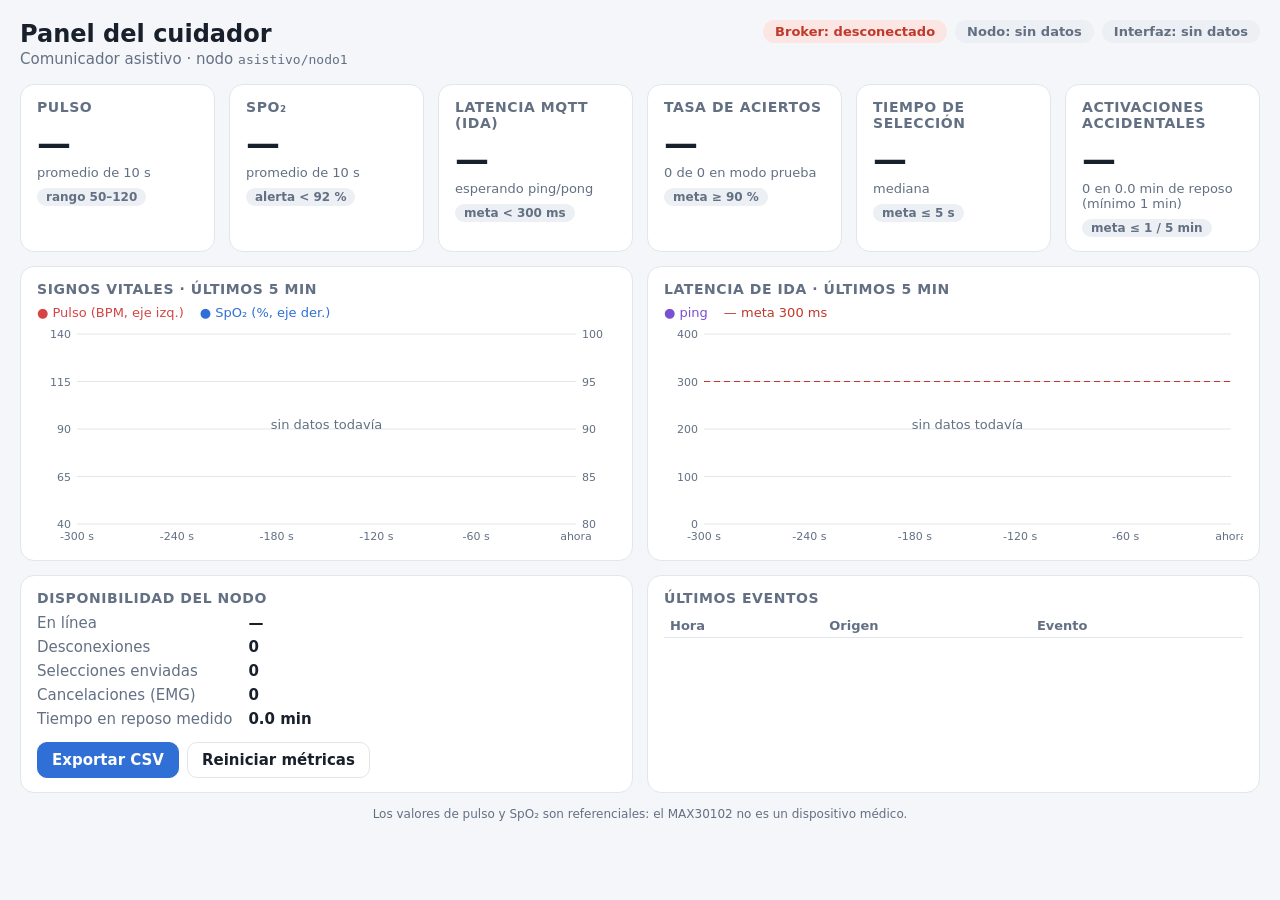
==== dashboard/index.html @ 29220858 "laptop: interfaz del paciente, dashboard del cuidador y simulador del nodo - laptop/interfaz: menú 2" ====
<!doctype html>
<html lang="es">
<head>
  <meta charset="utf-8">
  <meta name="viewport" content="width=device-width, initial-scale=1">
  <title>Panel del cuidador</title>
  <link rel="stylesheet" href="dashboard.css">
</head>
<body>
  <header class="cabecera">
    <div>
      <h1>Panel del cuidador</h1>
      <p class="sub">Comunicador asistivo · nodo <code id="nombre-nodo"></code></p>
    </div>
    <div class="estados">
      <span id="p-broker" class="pastilla mal">Broker: desconectado</span>
      <span id="p-nodo" class="pastilla">Nodo: sin datos</span>
      <span id="p-interfaz" class="pastilla">Interfaz: sin datos</span>
      <span id="p-luz" class="pastilla oculto">Luz: —</span>
    </div>
  </header>

  <div id="alerta" class="alerta oculto" role="alert"></div>

  <section class="kpis">
    <article class="kpi" id="k-bpm">
      <h2>Pulso</h2><p class="valor">—</p><p class="detalle">promedio de 10 s</p><span class="meta"></span>
    </article>
    <article class="kpi" id="k-spo2">
      <h2>SpO₂</h2><p class="valor">—</p><p class="detalle">promedio de 10 s</p><span class="meta"></span>
    </article>
    <article class="kpi" id="k-latencia">
      <h2>Latencia MQTT (ida)</h2><p class="valor">—</p><p class="detalle">mediana de los últimos 30 ping</p><span class="meta"></span>
    </article>
    <article class="kpi" id="k-aciertos">
      <h2>Tasa de aciertos</h2><p class="valor">—</p><p class="detalle">selecciones en modo prueba</p><span class="meta"></span>
    </article>
    <article class="kpi" id="k-tsel">
      <h2>Tiempo de selección</h2><p class="valor">—</p><p class="detalle">mediana</p><span class="meta"></span>
    </article>
    <article class="kpi" id="k-accidentales">
      <h2>Activaciones accidentales</h2><p class="valor">—</p><p class="detalle">por cada 5 min en reposo</p><span class="meta"></span>
    </article>
  </section>

  <section class="graficos">
    <article class="tarjeta">
      <h2>Signos vitales · últimos 5 min</h2>
      <div class="leyenda"><span class="c-bpm">● Pulso (BPM, eje izq.)</span><span class="c-spo2">● SpO₂ (%, eje der.)</span></div>
      <canvas id="g-vitales"></canvas>
    </article>
    <article class="tarjeta">
      <h2>Latencia de ida · últimos 5 min</h2>
      <div class="leyenda"><span class="c-lat">● ping</span><span class="c-meta">— meta 300 ms</span></div>
      <canvas id="g-latencia"></canvas>
    </article>
  </section>

  <section class="tablas">
    <article class="tarjeta">
      <h2>Disponibilidad del nodo</h2>
      <dl class="datos">
        <dt>En línea</dt><dd id="d-disponibilidad">—</dd>
        <dt>Desconexiones</dt><dd id="d-caidas">0</dd>
        <dt>Selecciones enviadas</dt><dd id="d-enviadas">0</dd>
        <dt>Cancelaciones (EMG)</dt><dd id="d-cancelaciones">0</dd>
        <dt>Tiempo en reposo medido</dt><dd id="d-reposo">0 min</dd>
      </dl>
      <div class="botones">
        <button id="b-csv">Exportar CSV</button>
        <button id="b-reiniciar" class="secundario">Reiniciar métricas</button>
      </div>
    </article>
    <article class="tarjeta registro">
      <h2>Últimos eventos</h2>
      <table>
        <thead><tr><th>Hora</th><th>Origen</th><th>Evento</th></tr></thead>
        <tbody id="t-eventos"></tbody>
      </table>
    </article>
  </section>

  <footer class="pie">Los valores de pulso y SpO₂ son referenciales: el MAX30102 no es un dispositivo médico.</footer>

  <script src="../laptop/web/config.js"></script>
  <script src="../laptop/web/mqtt-ws.js"></script>
  <script src="graficos.js"></script>
  <script src="dashboard.js"></script>
</body>
</html>
---- dashboard/dashboard.css ----
:root {
  --fondo: #f4f6f9;
  --tarjeta: #ffffff;
  --texto: #18202b;
  --tenue: #637083;
  --linea: #e1e6ed;
  --bien: #1e8e4f;
  --bien-fondo: #e3f5ea;
  --mal: #c0392b;
  --mal-fondo: #fbe6e3;
  --neutro-fondo: #eceff3;
  --bpm: #d64545;
  --spo2: #2f6fd6;
  --lat: #7a4fd0;
}
@media (prefers-color-scheme: dark) {
  :root {
    --fondo: #0f141a; --tarjeta: #18202a; --texto: #e8edf3; --tenue: #93a1b3; --linea: #2a3542;
    --bien: #5fd394; --bien-fondo: #173326; --mal: #ff8a7a; --mal-fondo: #3d1d1a; --neutro-fondo: #222c38;
    --bpm: #ff7676; --spo2: #6ea2ff; --lat: #b18cff;
  }
}
* { box-sizing: border-box; }
body {
  margin: 0; padding: 20px; background: var(--fondo); color: var(--texto);
  font-family: "Inter", "Noto Sans", system-ui, sans-serif; font-size: 15px;
}
h1 { margin: 0; font-size: 24px; }
h2 { margin: 0 0 8px; font-size: 14px; font-weight: 600; color: var(--tenue); text-transform: uppercase; letter-spacing: .04em; }
.sub { margin: 2px 0 0; color: var(--tenue); }
code { font-size: 13px; }
.oculto { display: none !important; }

.cabecera { display: flex; justify-content: space-between; align-items: flex-start; gap: 16px; flex-wrap: wrap; margin-bottom: 16px; }
.estados { display: flex; gap: 8px; flex-wrap: wrap; }
.pastilla { padding: 4px 12px; border-radius: 999px; background: var(--neutro-fondo); color: var(--tenue); font-size: 13px; font-weight: 600; }
.pastilla.bien { background: var(--bien-fondo); color: var(--bien); }
.pastilla.mal { background: var(--mal-fondo); color: var(--mal); }

.alerta { margin-bottom: 16px; padding: 14px 18px; border-radius: 12px; background: var(--mal); color: #fff; font-size: 18px; font-weight: 700; }

.kpis { display: grid; grid-template-columns: repeat(auto-fit, minmax(190px, 1fr)); gap: 14px; margin-bottom: 14px; }
.kpi { position: relative; background: var(--tarjeta); border: 1px solid var(--linea); border-radius: 14px; padding: 14px 16px; }
.kpi .valor { margin: 2px 0; font-size: 34px; font-weight: 700; font-variant-numeric: tabular-nums; }
.kpi .valor small { font-size: 16px; font-weight: 600; color: var(--tenue); }
.kpi .detalle { margin: 0; color: var(--tenue); font-size: 13px; }
.kpi .meta { display: inline-block; margin-top: 8px; padding: 2px 9px; border-radius: 999px; font-size: 12px; font-weight: 600; background: var(--neutro-fondo); color: var(--tenue); }
.kpi .meta.bien { background: var(--bien-fondo); color: var(--bien); }
.kpi .meta.mal { background: var(--mal-fondo); color: var(--mal); }
.kpi.alerta-kpi { border-color: var(--mal); box-shadow: 0 0 0 2px var(--mal) inset; }

.graficos, .tablas { display: grid; grid-template-columns: repeat(auto-fit, minmax(380px, 1fr)); gap: 14px; margin-bottom: 14px; }
.tarjeta { background: var(--tarjeta); border: 1px solid var(--linea); border-radius: 14px; padding: 14px 16px; min-width: 0; }
canvas { width: 100%; height: 220px; display: block; }
.leyenda { display: flex; gap: 16px; font-size: 13px; color: var(--tenue); margin-bottom: 6px; }
.c-bpm { color: var(--bpm); } .c-spo2 { color: var(--spo2); } .c-lat { color: var(--lat); } .c-meta { color: var(--mal); }

.datos { display: grid; grid-template-columns: auto 1fr; gap: 6px 16px; margin: 0 0 14px; }
.datos dt { color: var(--tenue); }
.datos dd { margin: 0; font-weight: 600; font-variant-numeric: tabular-nums; }
.botones { display: flex; gap: 8px; flex-wrap: wrap; }
button { font: inherit; font-weight: 600; padding: 8px 14px; border-radius: 10px; border: 1px solid var(--spo2); background: var(--spo2); color: #fff; cursor: pointer; }
button.secundario { background: transparent; color: var(--texto); border-color: var(--linea); }

.registro { max-height: 330px; overflow: auto; }
table { width: 100%; border-collapse: collapse; font-size: 13px; }
th { text-align: left; color: var(--tenue); font-weight: 600; border-bottom: 1px solid var(--linea); padding: 4px 6px; position: sticky; top: 0; background: var(--tarjeta); }
td { border-bottom: 1px solid var(--linea); padding: 4px 6px; font-variant-numeric: tabular-nums; }
.pie { color: var(--tenue); font-size: 12px; text-align: center; margin-top: 6px; }

@media (max-width: 520px) {
  body { padding: 12px; }
  .graficos, .tablas { grid-template-columns: 1fr; }
}
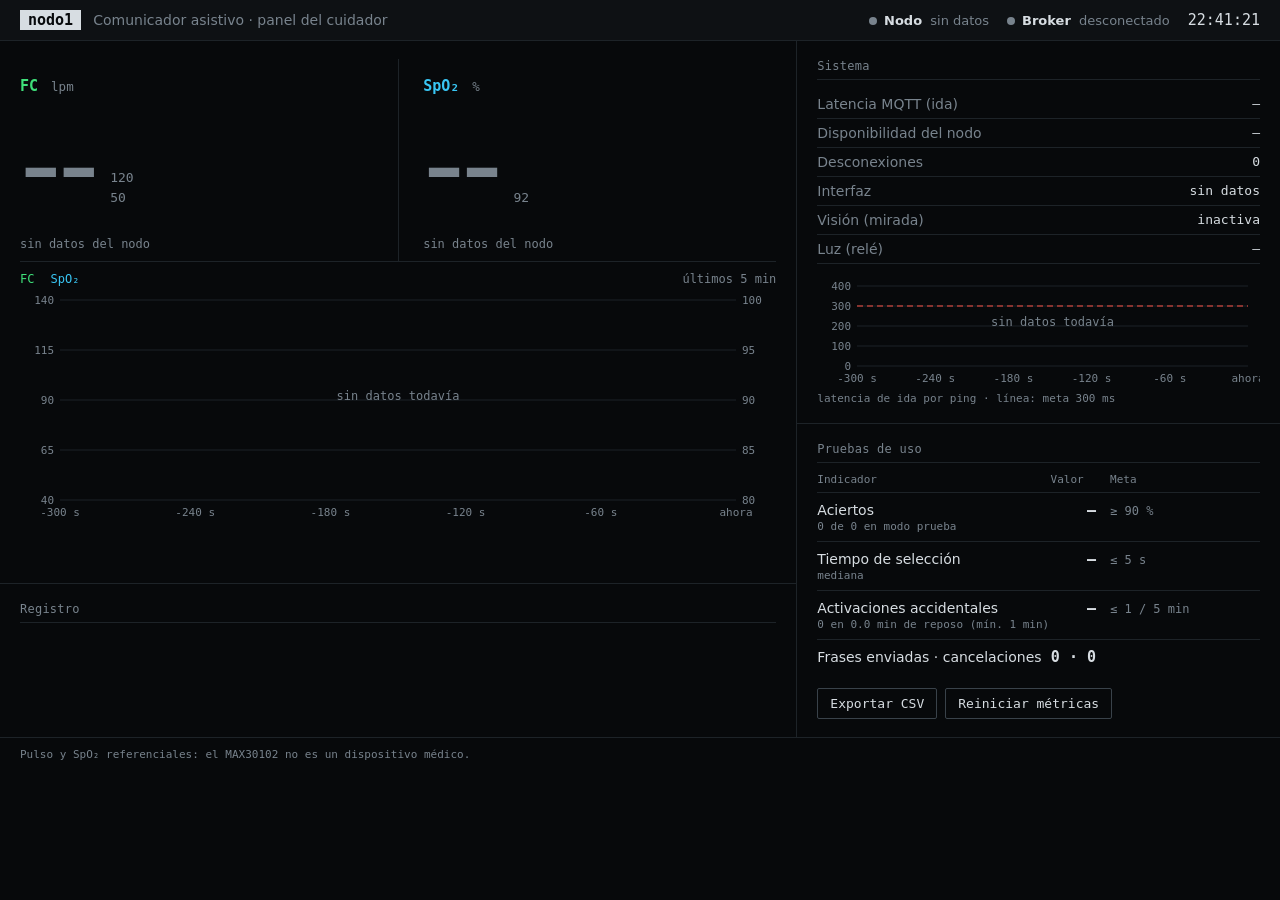
==== commit e0b752f0: "laptop: mirada con MediaPipe, cursor de mirada y dashboard rediseñado - laptop/vision/mirada.py: web" ====
--- a/dashboard/index.html
+++ b/dashboard/index.html
@@ -7,80 +7,80 @@
   <link rel="stylesheet" href="dashboard.css">
 </head>
 <body>
-  <header class="cabecera">
-    <div>
-      <h1>Panel del cuidador</h1>
-      <p class="sub">Comunicador asistivo · nodo <code id="nombre-nodo"></code></p>
+  <header class="barra">
+    <div class="marca">
+      <span class="cama" id="nombre-nodo">nodo1</span>
+      <span class="titulo">Comunicador asistivo · panel del cuidador</span>
     </div>
     <div class="estados">
-      <span id="p-broker" class="pastilla mal">Broker: desconectado</span>
-      <span id="p-nodo" class="pastilla">Nodo: sin datos</span>
-      <span id="p-interfaz" class="pastilla">Interfaz: sin datos</span>
-      <span id="p-luz" class="pastilla oculto">Luz: —</span>
+      <span id="s-nodo" class="estado"><i></i><b>Nodo</b> sin datos</span>
+      <span id="s-broker" class="estado"><i></i><b>Broker</b> desconectado</span>
+      <span id="s-reloj" class="reloj">--:--:--</span>
     </div>
   </header>
 
-  <div id="alerta" class="alerta oculto" role="alert"></div>
+  <div id="alerta" class="alarma oculto" role="alert"></div>
 
-  <section class="kpis">
-    <article class="kpi" id="k-bpm">
-      <h2>Pulso</h2><p class="valor">—</p><p class="detalle">promedio de 10 s</p><span class="meta"></span>
-    </article>
-    <article class="kpi" id="k-spo2">
-      <h2>SpO₂</h2><p class="valor">—</p><p class="detalle">promedio de 10 s</p><span class="meta"></span>
-    </article>
-    <article class="kpi" id="k-latencia">
-      <h2>Latencia MQTT (ida)</h2><p class="valor">—</p><p class="detalle">mediana de los últimos 30 ping</p><span class="meta"></span>
-    </article>
-    <article class="kpi" id="k-aciertos">
-      <h2>Tasa de aciertos</h2><p class="valor">—</p><p class="detalle">selecciones en modo prueba</p><span class="meta"></span>
-    </article>
-    <article class="kpi" id="k-tsel">
-      <h2>Tiempo de selección</h2><p class="valor">—</p><p class="detalle">mediana</p><span class="meta"></span>
-    </article>
-    <article class="kpi" id="k-accidentales">
-      <h2>Activaciones accidentales</h2><p class="valor">—</p><p class="detalle">por cada 5 min en reposo</p><span class="meta"></span>
-    </article>
-  </section>
+  <main class="rejilla">
+    <section class="monitor" aria-label="Signos vitales">
+      <div class="param fc" id="p-bpm">
+        <div class="etq">FC <small>lpm</small></div>
+        <div class="num" id="v-bpm">--</div>
+        <div class="lim" id="l-bpm"></div>
+        <div class="pie-param" id="d-bpm">promedio de 10 s</div>
+      </div>
+      <div class="param spo2" id="p-spo2">
+        <div class="etq">SpO₂ <small>%</small></div>
+        <div class="num" id="v-spo2">--</div>
+        <div class="lim" id="l-spo2"></div>
+        <div class="pie-param" id="d-spo2">promedio de 10 s</div>
+      </div>
+      <div class="traza">
+        <div class="traza-cab"><span class="c-fc">FC</span><span class="c-spo2">SpO₂</span><span>últimos 5 min</span></div>
+        <canvas id="g-vitales"></canvas>
+      </div>
+    </section>
 
-  <section class="graficos">
-    <article class="tarjeta">
-      <h2>Signos vitales · últimos 5 min</h2>
-      <div class="leyenda"><span class="c-bpm">● Pulso (BPM, eje izq.)</span><span class="c-spo2">● SpO₂ (%, eje der.)</span></div>
-      <canvas id="g-vitales"></canvas>
-    </article>
-    <article class="tarjeta">
-      <h2>Latencia de ida · últimos 5 min</h2>
-      <div class="leyenda"><span class="c-lat">● ping</span><span class="c-meta">— meta 300 ms</span></div>
-      <canvas id="g-latencia"></canvas>
-    </article>
-  </section>
+    <aside class="lateral">
+      <section>
+        <h2>Sistema</h2>
+        <dl class="ficha">
+          <dt>Latencia MQTT (ida)</dt><dd id="m-latencia">—</dd>
+          <dt>Disponibilidad del nodo</dt><dd id="m-disp">—</dd>
+          <dt>Desconexiones</dt><dd id="m-caidas">0</dd>
+          <dt>Interfaz</dt><dd id="m-modo">—</dd>
+          <dt>Visión (mirada)</dt><dd id="m-vision">—</dd>
+          <dt>Luz (relé)</dt><dd id="m-luz">—</dd>
+        </dl>
+        <canvas id="g-latencia"></canvas>
+        <p class="leyenda-lat">latencia de ida por ping · línea: meta 300 ms</p>
+      </section>
 
-  <section class="tablas">
-    <article class="tarjeta">
-      <h2>Disponibilidad del nodo</h2>
-      <dl class="datos">
-        <dt>En línea</dt><dd id="d-disponibilidad">—</dd>
-        <dt>Desconexiones</dt><dd id="d-caidas">0</dd>
-        <dt>Selecciones enviadas</dt><dd id="d-enviadas">0</dd>
-        <dt>Cancelaciones (EMG)</dt><dd id="d-cancelaciones">0</dd>
-        <dt>Tiempo en reposo medido</dt><dd id="d-reposo">0 min</dd>
-      </dl>
-      <div class="botones">
-        <button id="b-csv">Exportar CSV</button>
-        <button id="b-reiniciar" class="secundario">Reiniciar métricas</button>
-      </div>
-    </article>
-    <article class="tarjeta registro">
-      <h2>Últimos eventos</h2>
-      <table>
-        <thead><tr><th>Hora</th><th>Origen</th><th>Evento</th></tr></thead>
-        <tbody id="t-eventos"></tbody>
-      </table>
-    </article>
-  </section>
+      <section>
+        <h2>Pruebas de uso</h2>
+        <table class="metas">
+          <thead><tr><th>Indicador</th><th>Valor</th><th>Meta</th><th></th></tr></thead>
+          <tbody>
+            <tr id="r-aciertos"><td>Aciertos <span class="det"></span></td><td class="val">—</td><td>≥ 90 %</td><td class="ok"></td></tr>
+            <tr id="r-tsel"><td>Tiempo de selección <span class="det"></span></td><td class="val">—</td><td>≤ 5 s</td><td class="ok"></td></tr>
+            <tr id="r-accidentales"><td>Activaciones accidentales <span class="det"></span></td><td class="val">—</td><td>≤ 1 / 5 min</td><td class="ok"></td></tr>
+            <tr id="r-enviadas"><td>Frases enviadas · cancelaciones</td><td class="val">0 · 0</td><td></td><td></td></tr>
+          </tbody>
+        </table>
+        <div class="acciones">
+          <button id="b-csv">Exportar CSV</button>
+          <button id="b-reiniciar">Reiniciar métricas</button>
+        </div>
+      </section>
+    </aside>
 
-  <footer class="pie">Los valores de pulso y SpO₂ son referenciales: el MAX30102 no es un dispositivo médico.</footer>
+    <section class="registro">
+      <h2>Registro</h2>
+      <pre id="t-eventos"></pre>
+    </section>
+  </main>
+
+  <footer class="nota">Pulso y SpO₂ referenciales: el MAX30102 no es un dispositivo médico.</footer>
 
   <script src="../laptop/web/config.js"></script>
   <script src="../laptop/web/mqtt-ws.js"></script>
--- a/dashboard/dashboard.css
+++ b/dashboard/dashboard.css
@@ -1,74 +1,135 @@
+/* Panel del cuidador con el aspecto de un monitor de paciente: fondo negro, FC en verde,
+   SpO₂ en cian, alarmas en rojo/ámbar; la parte técnica como ficha, tabla y log. */
 :root {
-  --fondo: #f4f6f9;
-  --tarjeta: #ffffff;
-  --texto: #18202b;
-  --tenue: #637083;
-  --linea: #e1e6ed;
-  --bien: #1e8e4f;
-  --bien-fondo: #e3f5ea;
-  --mal: #c0392b;
-  --mal-fondo: #fbe6e3;
-  --neutro-fondo: #eceff3;
-  --bpm: #d64545;
-  --spo2: #2f6fd6;
-  --lat: #7a4fd0;
-}
-@media (prefers-color-scheme: dark) {
-  :root {
-    --fondo: #0f141a; --tarjeta: #18202a; --texto: #e8edf3; --tenue: #93a1b3; --linea: #2a3542;
-    --bien: #5fd394; --bien-fondo: #173326; --mal: #ff8a7a; --mal-fondo: #3d1d1a; --neutro-fondo: #222c38;
-    --bpm: #ff7676; --spo2: #6ea2ff; --lat: #b18cff;
-  }
+  --fondo: #07090b;
+  --panel: #0e1114;
+  --linea: #1d2328;
+  --texto: #d7dde2;
+  --tenue: #78838d;
+  --fc: #3fe07a;
+  --spo2: #39c6f4;
+  --lat: #c9a7ff;
+  --mal: #ff5247;
+  --ambar: #ffb23e;
+  --bien: #3fe07a;
+  --mono: "JetBrainsMono NFM", "JetBrains Mono", "DejaVu Sans Mono", monospace;
+  --sans: "Inter", "Noto Sans", system-ui, sans-serif;
+  /* graficos.js lee estas dos */
+  --bpm: var(--fc);
 }
 * { box-sizing: border-box; }
-body {
-  margin: 0; padding: 20px; background: var(--fondo); color: var(--texto);
-  font-family: "Inter", "Noto Sans", system-ui, sans-serif; font-size: 15px;
+html { background: var(--fondo); }
+body { margin: 0; color: var(--texto); font-family: var(--sans); font-size: 14px; background: var(--fondo); }
+.oculto { display: none !important; }
+h2 {
+  margin: 0 0 10px; padding-bottom: 6px; border-bottom: 1px solid var(--linea);
+  font: 500 12px var(--mono); color: var(--tenue); letter-spacing: .02em;
 }
-h1 { margin: 0; font-size: 24px; }
-h2 { margin: 0 0 8px; font-size: 14px; font-weight: 600; color: var(--tenue); text-transform: uppercase; letter-spacing: .04em; }
-.sub { margin: 2px 0 0; color: var(--tenue); }
-code { font-size: 13px; }
-.oculto { display: none !important; }
 
-.cabecera { display: flex; justify-content: space-between; align-items: flex-start; gap: 16px; flex-wrap: wrap; margin-bottom: 16px; }
-.estados { display: flex; gap: 8px; flex-wrap: wrap; }
-.pastilla { padding: 4px 12px; border-radius: 999px; background: var(--neutro-fondo); color: var(--tenue); font-size: 13px; font-weight: 600; }
-.pastilla.bien { background: var(--bien-fondo); color: var(--bien); }
-.pastilla.mal { background: var(--mal-fondo); color: var(--mal); }
+/* ---- barra superior ---- */
+.barra {
+  display: flex; justify-content: space-between; align-items: center; gap: 16px; flex-wrap: wrap;
+  padding: 10px 20px; border-bottom: 1px solid var(--linea); background: var(--panel);
+}
+.marca { display: flex; align-items: baseline; gap: 12px; }
+.cama { font: 700 15px var(--mono); color: var(--fondo); background: var(--texto); padding: 1px 8px; }
+.titulo { color: var(--tenue); }
+.estados { display: flex; align-items: center; gap: 18px; font-size: 13px; color: var(--tenue); }
+.estado b { color: var(--texto); font-weight: 600; margin-right: 4px; }
+.estado i { display: inline-block; width: 8px; height: 8px; border-radius: 50%; background: var(--tenue); margin-right: 7px; }
+.estado.bien i { background: var(--bien); box-shadow: 0 0 6px var(--bien); }
+.estado.mal i { background: var(--mal); }
+.estado.mal { color: var(--mal); }
+.reloj { font: 500 15px var(--mono); color: var(--texto); }
 
-.alerta { margin-bottom: 16px; padding: 14px 18px; border-radius: 12px; background: var(--mal); color: #fff; font-size: 18px; font-weight: 700; }
+.alarma {
+  padding: 10px 20px; font: 700 16px var(--sans); color: #fff; background: var(--mal);
+  animation: alarma 1s steps(2) infinite;
+}
+@keyframes alarma { 50% { background: #8f1d17; } }
 
-.kpis { display: grid; grid-template-columns: repeat(auto-fit, minmax(190px, 1fr)); gap: 14px; margin-bottom: 14px; }
-.kpi { position: relative; background: var(--tarjeta); border: 1px solid var(--linea); border-radius: 14px; padding: 14px 16px; }
-.kpi .valor { margin: 2px 0; font-size: 34px; font-weight: 700; font-variant-numeric: tabular-nums; }
-.kpi .valor small { font-size: 16px; font-weight: 600; color: var(--tenue); }
-.kpi .detalle { margin: 0; color: var(--tenue); font-size: 13px; }
-.kpi .meta { display: inline-block; margin-top: 8px; padding: 2px 9px; border-radius: 999px; font-size: 12px; font-weight: 600; background: var(--neutro-fondo); color: var(--tenue); }
-.kpi .meta.bien { background: var(--bien-fondo); color: var(--bien); }
-.kpi .meta.mal { background: var(--mal-fondo); color: var(--mal); }
-.kpi.alerta-kpi { border-color: var(--mal); box-shadow: 0 0 0 2px var(--mal) inset; }
+/* ---- distribución ---- */
+.rejilla {
+  display: grid; gap: 1px; background: var(--linea);
+  grid-template-columns: minmax(0, 1.65fr) minmax(320px, 1fr);
+  grid-template-areas: "monitor lateral" "registro lateral";
+}
+.monitor { grid-area: monitor; }
+.lateral { grid-area: lateral; }
+.registro { grid-area: registro; }
+.monitor, .lateral > section, .registro { background: var(--fondo); padding: 18px 20px; }
+.lateral { display: flex; flex-direction: column; gap: 1px; background: var(--linea); }
+.lateral > section:last-child { flex: 1; }
 
-.graficos, .tablas { display: grid; grid-template-columns: repeat(auto-fit, minmax(380px, 1fr)); gap: 14px; margin-bottom: 14px; }
-.tarjeta { background: var(--tarjeta); border: 1px solid var(--linea); border-radius: 14px; padding: 14px 16px; min-width: 0; }
-canvas { width: 100%; height: 220px; display: block; }
-.leyenda { display: flex; gap: 16px; font-size: 13px; color: var(--tenue); margin-bottom: 6px; }
-.c-bpm { color: var(--bpm); } .c-spo2 { color: var(--spo2); } .c-lat { color: var(--lat); } .c-meta { color: var(--mal); }
+/* ---- parámetros del monitor ---- */
+.rejilla > *, .lateral > section { min-width: 0; }
+.monitor { display: grid; grid-template-columns: 1fr 1fr; gap: 0; }
+.param { position: relative; display: grid; grid-template-columns: auto 1fr; column-gap: 14px; align-items: end; padding: 4px 0 10px; }
+.param.spo2 { border-left: 1px solid var(--linea); padding-left: 24px; }
+.param .etq { grid-column: 1 / -1; font: 600 15px var(--mono); }
+.param .etq small { font-weight: 400; color: var(--tenue); margin-left: 4px; }
+.param .num { font: 300 clamp(72px, 9vw, 132px)/0.95 var(--sans); font-variant-numeric: tabular-nums; letter-spacing: -0.03em; }
+.param .lim { font: 500 13px/1.5 var(--mono); color: var(--tenue); text-align: left; padding-bottom: 12px; }
+.param .pie-param { grid-column: 1 / -1; font: 12px var(--mono); color: var(--tenue); margin-top: 4px; }
+.fc .etq, .fc .num { color: var(--fc); }
+.spo2 .etq, .spo2 .num { color: var(--spo2); }
+.param.alarma-param .num { animation: alarma-num 1s steps(2) infinite; }
+@keyframes alarma-num { 50% { color: var(--mal); } }
+.param.sin-dato .num { color: var(--tenue); }
 
-.datos { display: grid; grid-template-columns: auto 1fr; gap: 6px 16px; margin: 0 0 14px; }
-.datos dt { color: var(--tenue); }
-.datos dd { margin: 0; font-weight: 600; font-variant-numeric: tabular-nums; }
-.botones { display: flex; gap: 8px; flex-wrap: wrap; }
-button { font: inherit; font-weight: 600; padding: 8px 14px; border-radius: 10px; border: 1px solid var(--spo2); background: var(--spo2); color: #fff; cursor: pointer; }
-button.secundario { background: transparent; color: var(--texto); border-color: var(--linea); }
+.traza { grid-column: 1 / -1; border-top: 1px solid var(--linea); padding-top: 10px; }
+.traza-cab { display: flex; gap: 16px; font: 12px var(--mono); color: var(--tenue); margin-bottom: 6px; }
+.traza-cab span:last-child { margin-left: auto; }
+.c-fc { color: var(--fc); } .c-spo2 { color: var(--spo2); }
+#g-vitales { width: 100%; height: 230px; display: block; }
 
-.registro { max-height: 330px; overflow: auto; }
-table { width: 100%; border-collapse: collapse; font-size: 13px; }
-th { text-align: left; color: var(--tenue); font-weight: 600; border-bottom: 1px solid var(--linea); padding: 4px 6px; position: sticky; top: 0; background: var(--tarjeta); }
-td { border-bottom: 1px solid var(--linea); padding: 4px 6px; font-variant-numeric: tabular-nums; }
-.pie { color: var(--tenue); font-size: 12px; text-align: center; margin-top: 6px; }
+/* ---- ficha y tabla ---- */
+.ficha { display: grid; grid-template-columns: 1fr auto; margin: 0 0 14px; }
+.ficha dt, .ficha dd { padding: 6px 0; border-bottom: 1px solid var(--linea); }
+.ficha dt { color: var(--tenue); }
+.ficha dd { margin: 0; padding-left: 12px; text-align: right; font: 500 13px var(--mono); }
+.ficha dd small { color: var(--tenue); font-weight: 400; }
+.ficha dd.mal { color: var(--mal); }
+#g-latencia { width: 100%; height: 110px; display: block; }
+.leyenda-lat { margin: 4px 0 0; font: 11px var(--mono); color: var(--tenue); }
 
+.metas { width: 100%; border-collapse: collapse; margin-bottom: 14px; }
+.metas th { text-align: left; font: 500 11px var(--mono); color: var(--tenue); padding: 0 0 6px; }
+.metas td { padding: 8px 0; border-top: 1px solid var(--linea); vertical-align: baseline; }
+.metas td:nth-child(2) { font: 600 15px var(--mono); text-align: right; padding-right: 14px; white-space: nowrap; }
+.metas td:nth-child(3) { font: 12px var(--mono); color: var(--tenue); white-space: nowrap; }
+.metas td.ok { font: 600 12px var(--mono); text-align: right; width: 70px; }
+.metas td.ok.si { color: var(--bien); }
+.metas td.ok.no { color: var(--mal); }
+.metas .det { display: block; font: 11px var(--mono); color: var(--tenue); margin-top: 2px; }
+.acciones { display: flex; gap: 8px; }
+button {
+  font: 500 13px var(--mono); padding: 7px 12px; cursor: pointer;
+  color: var(--texto); background: transparent; border: 1px solid #39424a; border-radius: 2px;
+}
+button:hover { border-color: var(--texto); }
+
+/* ---- registro ---- */
+#t-eventos {
+  margin: 0; max-height: 260px; overflow: auto; font: 12.5px/1.7 var(--mono); color: var(--texto); white-space: pre;
+}
+#t-eventos .o { color: var(--tenue); }
+#t-eventos .emg { color: var(--ambar); }
+#t-eventos .ok { color: var(--bien); }
+#t-eventos .mal { color: var(--mal); }
+
+.nota { padding: 10px 20px; font: 11px var(--mono); color: var(--tenue); border-top: 1px solid var(--linea); }
+
+@media (max-width: 900px) {
+  .rejilla { grid-template-columns: 1fr; grid-template-areas: "monitor" "lateral" "registro"; }
+}
 @media (max-width: 520px) {
-  body { padding: 12px; }
-  .graficos, .tablas { grid-template-columns: 1fr; }
+  .monitor { grid-template-columns: 1fr; }
+  .param.spo2 { border-left: 0; padding-left: 0; border-top: 1px solid var(--linea); padding-top: 12px; }
+  .ficha { grid-template-columns: 1fr; }
+  .ficha dt { border-bottom: 0; padding-bottom: 0; }
+  .ficha dd { text-align: left; padding-left: 0; }
+  .estados { gap: 12px; flex-wrap: wrap; }
+  .barra { padding: 10px 16px; }
+  .monitor, .lateral > section, .registro { padding: 14px 16px; }
 }
